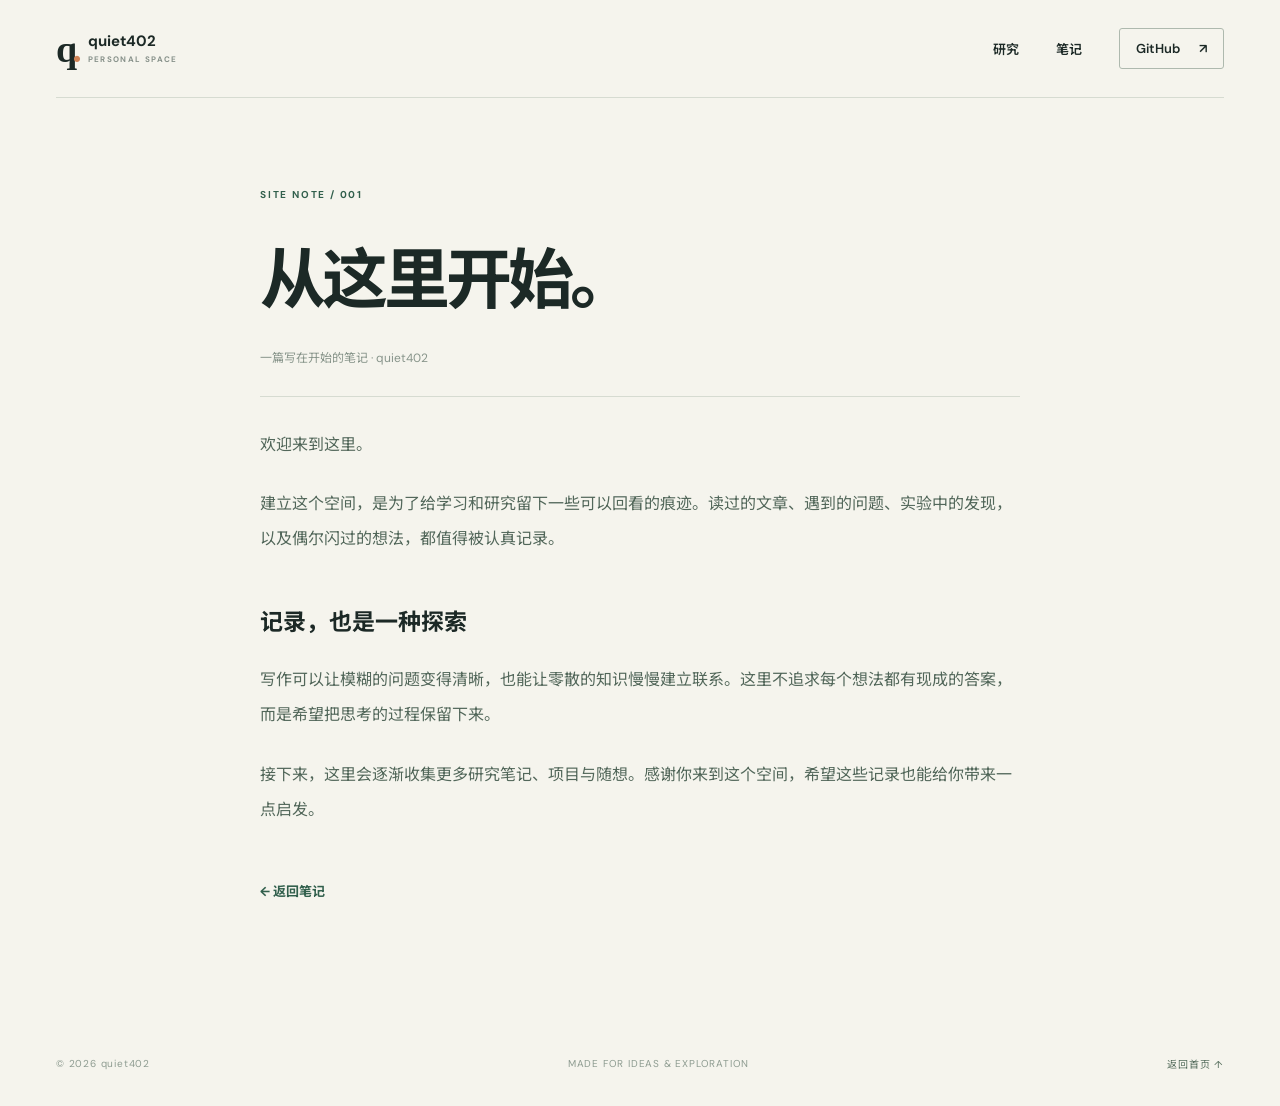
==== posts/hello-world.html @ 3e80e4e3 "Create research homepage and Pages workflow" ====
<!doctype html>
<html lang="zh-CN">
<head><meta charset="UTF-8"><meta name="viewport" content="width=device-width, initial-scale=1"><meta name="description" content="关于这个研究与写作空间。"><meta name="theme-color" content="#f5f4ed"><title>从这里开始 — quiet402</title><link rel="stylesheet" href="../style.css"></head>
<body>
<header class="site-header wrap"><a class="brand" href="../index.html"><span class="brand-mark">q<span>.</span></span><span>quiet402 <small>PERSONAL SPACE</small></span></a><nav aria-label="主导航"><a href="../index.html#research">研究</a><a href="../index.html#notes">笔记</a><a class="nav-contact" href="https://github.com/quiet402">GitHub <span aria-hidden="true">↗</span></a></nav></header>
<main class="article wrap"><p class="section-kicker">SITE NOTE / 001</p><h1>从这里开始。</h1><div class="article-meta">一篇写在开始的笔记 · quiet402</div><div class="article-body"><p>欢迎来到这里。</p><p>建立这个空间，是为了给学习和研究留下一些可以回看的痕迹。读过的文章、遇到的问题、实验中的发现，以及偶尔闪过的想法，都值得被认真记录。</p><h2>记录，也是一种探索</h2><p>写作可以让模糊的问题变得清晰，也能让零散的知识慢慢建立联系。这里不追求每个想法都有现成的答案，而是希望把思考的过程保留下来。</p><p>接下来，这里会逐渐收集更多研究笔记、项目与随想。感谢你来到这个空间，希望这些记录也能给你带来一点启发。</p></div><a class="article-back" href="../index.html#notes">← 返回笔记</a></main>
<footer class="wrap footer"><span>© <span id="year">2026</span> quiet402</span><span>MADE FOR IDEAS & EXPLORATION</span><a href="../index.html">返回首页 ↑</a></footer><script src="../script.js" defer></script>
</body></html>
---- style.css ----
@import url('https://fonts.googleapis.com/css2?family=DM+Sans:wght@400;500;600;700&family=Noto+Sans+SC:wght@400;500;600;700;800&display=swap');
:root{--paper:#f5f4ed;--ink:#1c2926;--muted:#758078;--line:#d6dbd1;--green:#315f4c;--light:#e6eadf;--sans:'DM Sans','Noto Sans SC',system-ui,sans-serif}*{box-sizing:border-box}html{scroll-behavior:smooth}body{margin:0;background:var(--paper);color:var(--ink);font-family:var(--sans);-webkit-font-smoothing:antialiased}a{color:inherit;text-decoration:none}a:focus-visible{outline:3px solid #b57740;outline-offset:5px}.wrap{width:min(1320px,calc(100% - 112px));margin:auto}.skip-link{position:absolute;top:-100px;left:10px;background:var(--ink);color:white;padding:12px;z-index:10}.skip-link:focus{top:10px}.site-header{height:98px;display:flex;align-items:center;justify-content:space-between;border-bottom:1px solid var(--line)}.brand{display:flex;align-items:center;gap:11px;font-weight:700;font-size:15px;line-height:1.1}.brand-mark{font-family:Georgia,serif;font-size:38px;letter-spacing:-5px;line-height:1}.brand-mark span{color:#d08457}.brand small{display:block;margin-top:6px;font-size:8px;letter-spacing:.17em;color:#87918a}.site-header nav{display:flex;gap:37px;align-items:center;font-size:13px;font-weight:600}.site-header nav a:hover,.inline-link:hover,.text-link:hover{color:#ac6a45}.nav-contact{border:1px solid #aeb9ae;border-radius:3px;padding:11px 16px}.nav-contact span{margin-left:16px}.hero{min-height:650px;padding-top:82px;display:grid;grid-template-columns:1fr 1fr;gap:40px;position:relative}.hero-copy{padding:38px 0 80px}.eyebrow,.section-kicker{font-size:10px;letter-spacing:.18em;font-weight:700;color:var(--green)}.dot{display:inline-block;width:7px;height:7px;background:#d18b60;border-radius:50%;margin-right:8px}.hero h1{font-size:clamp(52px,5.2vw,76px);line-height:1.22;letter-spacing:-.065em;margin:31px 0 25px;font-weight:700}.hero h1 span{color:#658473}.hero-intro{font-size:16px;line-height:2;color:#68776e;max-width:410px}.hero-intro strong{color:var(--ink)}.hero-actions{display:flex;align-items:center;gap:30px;margin-top:38px;font-size:13px;font-weight:700}.button{display:inline-flex;align-items:center;justify-content:space-between;gap:45px;padding:17px 20px;border-radius:3px;transition:transform .2s,background .2s}.button:hover{transform:translateY(-2px)}.button-dark{background:var(--ink);color:white}.button-dark:hover{background:var(--green)}.text-link span{margin-left:12px}.hero-art{height:460px;background:#e3e9df;position:relative;overflow:hidden;border:1px solid #dbe2d8}.art-label,.art-bottom{position:absolute;z-index:2;left:25px;right:25px;display:flex;justify-content:space-between;font-size:9px;letter-spacing:.15em;color:#72877a}.art-label{top:24px}.art-label span{color:#91a196}.art-bottom{bottom:22px}.orbit{position:absolute;left:50%;top:50%;border:1px solid #a8bbae;border-radius:50%;transform:translate(-50%,-50%)}.orbit-one{width:210px;height:210px}.orbit-two{width:310px;height:310px}.orbit-three{width:410px;height:410px}.art-center{position:absolute;top:50%;left:50%;transform:translate(-50%,-50%);width:145px;height:145px;border-radius:50%;background:#416d59;color:#eaf0e8;display:flex;flex-direction:column;align-items:center;justify-content:center;gap:8px;font-size:8px;letter-spacing:.2em}.art-center b{font-size:50px;line-height:.8;font-weight:400;color:#d8e7d7}.orb{position:absolute;border-radius:50%}.orb-one{width:21px;height:21px;background:#d1946e;left:calc(50% + 87px);top:calc(50% - 59px)}.orb-two{width:13px;height:13px;background:#668c76;left:calc(50% - 150px);top:calc(50% - 30px)}.orb-three{width:8px;height:8px;background:#d1946e;left:calc(50% + 95px);top:calc(50% + 130px)}.hero-index{position:absolute;bottom:30px;left:0;right:0;display:flex;justify-content:space-between;color:#8e9a90;font-size:9px;letter-spacing:.12em}.section{padding-top:118px;padding-bottom:120px}.section,.section-inner{display:grid;grid-template-columns:1fr 3fr;gap:40px}.section-label{display:flex;flex-direction:column;gap:9px;font-size:10px;letter-spacing:.13em;font-weight:700;color:var(--green)}.section-label span+span{font-size:12px;color:#9ba59c;letter-spacing:.05em;font-weight:400}.section-content h2{font-size:clamp(32px,3vw,44px);letter-spacing:-.05em;line-height:1.3;margin:16px 0 27px}.about{border-top:1px solid var(--line)}.about-grid{display:grid;grid-template-columns:1fr 1fr;gap:65px;max-width:840px}.about-grid p{margin:0;line-height:2}.lead{font-size:18px;font-weight:500}.muted,.section-heading>p{color:#78877e;font-size:14px}.inline-link{display:inline-block;margin-top:37px;padding-bottom:8px;border-bottom:1px solid #7c9484;font-weight:700;font-size:13px}.inline-link span{margin-left:15px}.research{display:block;background:#e9ede5}.section-inner{padding:0}.section-heading{display:flex;align-items:end;justify-content:space-between;gap:30px;margin-bottom:36px}.section-heading h2{margin-bottom:0}.section-heading>p{margin:0 0 7px}.research-list{border-top:1px solid #cad5ca}.research-item{display:grid;grid-template-columns:55px 1fr auto 25px;align-items:center;gap:20px;padding:28px 0;border-bottom:1px solid #cad5ca}.research-item h3,.note-card h3{font-size:19px;margin:0 0 9px}.research-item p,.note-card p{font-size:13px;color:#7c8b80;margin:0;line-height:1.7}.item-number,.item-tag{font-size:10px;letter-spacing:.1em;color:#849689}.item-tag{padding:8px 10px;border:1px solid #c6d3c7;border-radius:20px}.item-arrow{font-size:20px;color:#6e8977}a.research-item:hover h3{text-decoration:underline}.note-card{display:grid;grid-template-columns:1fr auto;background:#fdfdf9;border:1px solid #e1e5db;padding:32px;min-height:235px;transition:transform .2s,border-color .2s}.note-card:hover{transform:translateY(-4px);border-color:#a9bbad}.note-category{display:block;color:#738d79;font-size:10px;font-weight:700;letter-spacing:.12em;margin-bottom:25px}.note-category span{padding:0 5px;color:#d49269}.note-card h3{font-size:23px}.note-arrow{font-size:27px;color:#668574}.note-footer{grid-column:1/-1;align-self:end;display:flex;justify-content:space-between;border-top:1px solid #e6eae2;padding-top:18px;margin-top:30px;color:#87948a;font-size:11px}.closing{background:#284d3d;color:#f5f6ef}.closing-inner{padding:76px 0 82px;display:flex;justify-content:space-between;align-items:end;gap:30px}.closing .section-kicker{color:#b7cdb9}.closing h2{font-size:clamp(29px,3vw,42px);line-height:1.45;letter-spacing:-.04em;margin:22px 0 0}.closing h2 span{color:#a6c2ae}.button-light{background:#edf1e8;color:#264b3b;font-size:13px;font-weight:700}.button-light:hover{background:white}.footer{min-height:85px;display:flex;align-items:center;justify-content:space-between;gap:20px;color:#8d9b90;font-size:10px;letter-spacing:.08em}.footer a{color:#546c5c}.article{max-width:760px;margin:90px auto 120px}.article .section-kicker{margin-bottom:25px}.article h1{font-size:clamp(42px,7vw,66px);letter-spacing:-.06em;margin:0 0 25px}.article-meta{border-bottom:1px solid var(--line);padding-bottom:30px;font-size:12px;color:#87948a}.article-body{padding-top:30px;font-size:16px;line-height:2.2;color:#52675a}.article-body p{margin:0 0 24px}.article-body h2{margin:40px 0 15px;color:var(--ink);font-size:23px}.article-back{display:inline-block;margin-top:30px;color:var(--green);font-size:13px;font-weight:700}
@media(max-width:800px){.wrap{width:calc(100% - 40px)}.site-header{height:78px}.site-header nav{gap:16px;font-size:12px}.nav-contact{padding:9px}.nav-contact span{margin-left:4px}.hero{display:flex;flex-direction:column;gap:0;padding-top:40px;min-height:auto}.hero-copy{padding:15px 0 45px}.hero h1{font-size:54px}.hero-art{height:360px}.hero-index{position:static;padding:23px 0 30px}.section{padding-top:75px;padding-bottom:80px}.section,.section-inner{grid-template-columns:1fr;gap:28px}.section-label{flex-direction:row;align-items:center;gap:16px}.about-grid{gap:20px}.section-heading{align-items:start;flex-direction:column;gap:10px}.research-item{grid-template-columns:30px 1fr auto;gap:12px}.item-tag{display:none}.closing-inner{padding:60px 0;align-items:start;flex-direction:column}.footer{flex-wrap:wrap;padding:24px 0}.article{margin:65px auto 90px}}
@media(max-width:460px){.brand small{display:none}.brand{font-size:13px}.brand-mark{font-size:32px}.site-header nav{gap:12px}.nav-contact{border:0;padding:0}.nav-contact span{display:none}.hero h1{font-size:46px}.hero-art{height:310px}.orbit-three{width:320px;height:320px}.orbit-two{width:250px;height:250px}.orbit-one{width:180px;height:180px}.about-grid{grid-template-columns:1fr}.hero-index span:first-child{font-size:8px}.note-card{padding:24px}.footer span:nth-child(2){display:none}}
@media(prefers-reduced-motion:reduce){html{scroll-behavior:auto}*,*::before,*::after{transition:none!important}}
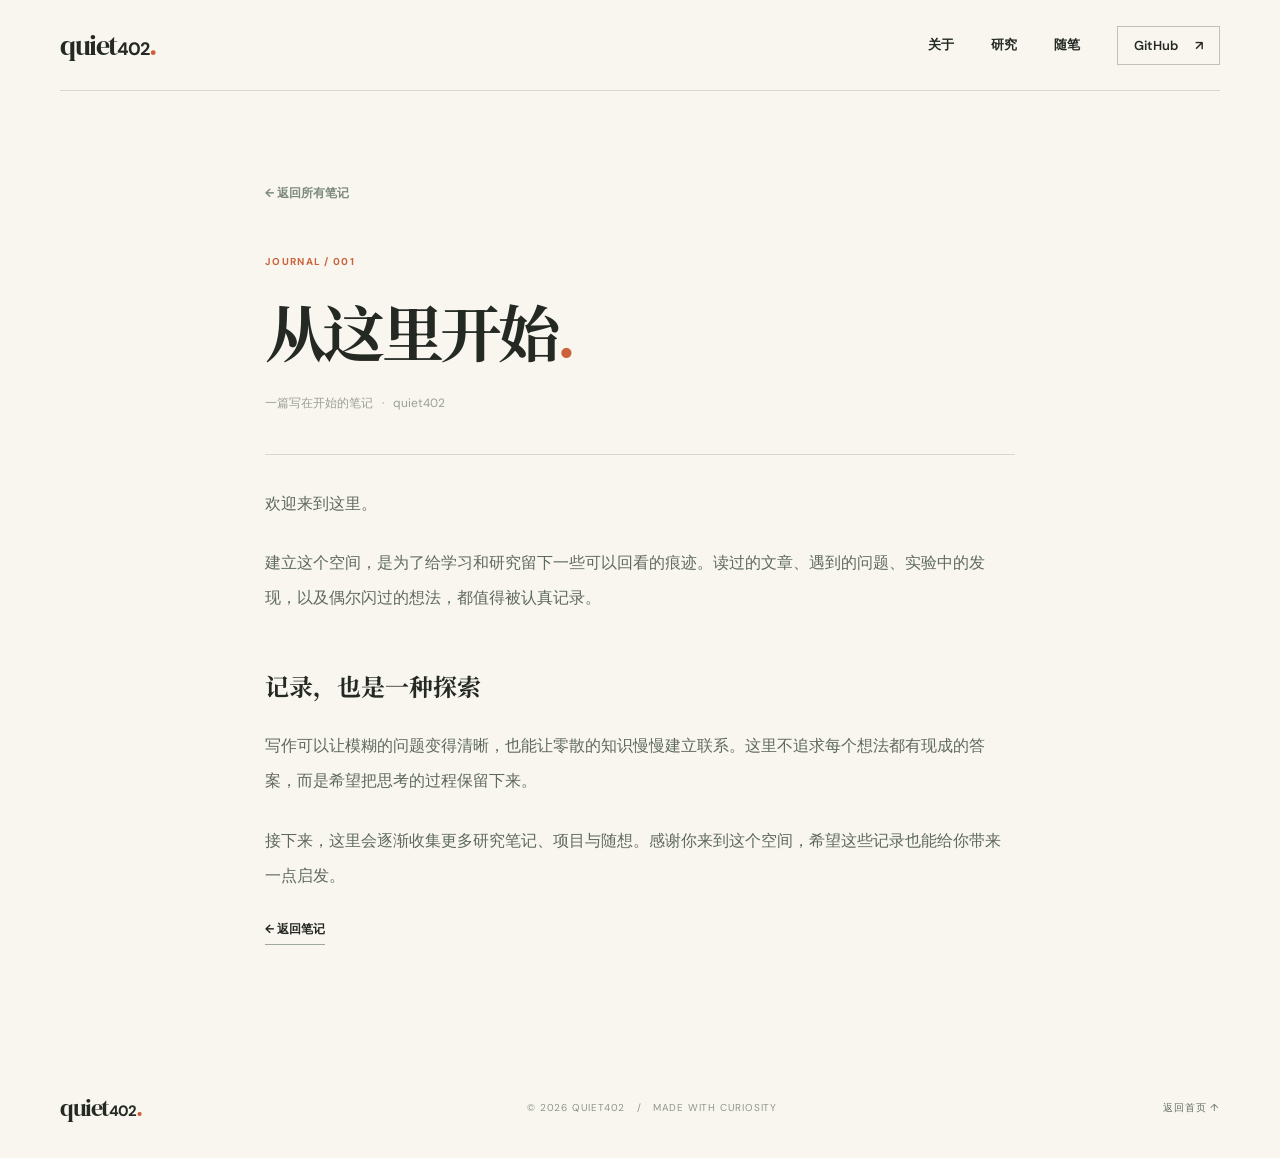
==== commit b5f93b94: "Redesign homepage as editorial journal" ====
--- a/posts/hello-world.html
+++ b/posts/hello-world.html
@@ -1,8 +1,9 @@
 <!doctype html>
 <html lang="zh-CN">
-<head><meta charset="UTF-8"><meta name="viewport" content="width=device-width, initial-scale=1"><meta name="description" content="关于这个研究与写作空间。"><meta name="theme-color" content="#f5f4ed"><title>从这里开始 — quiet402</title><link rel="stylesheet" href="../style.css"></head>
+<head><meta charset="utf-8"><meta name="viewport" content="width=device-width,initial-scale=1"><meta name="description" content="关于这个研究与写作空间。"><meta name="theme-color" content="#f8f6ef"><title>从这里开始 — quiet402</title><link rel="stylesheet" href="../style.css"><script src="../script.js" defer></script></head>
 <body>
-<header class="site-header wrap"><a class="brand" href="../index.html"><span class="brand-mark">q<span>.</span></span><span>quiet402 <small>PERSONAL SPACE</small></span></a><nav aria-label="主导航"><a href="../index.html#research">研究</a><a href="../index.html#notes">笔记</a><a class="nav-contact" href="https://github.com/quiet402">GitHub <span aria-hidden="true">↗</span></a></nav></header>
-<main class="article wrap"><p class="section-kicker">SITE NOTE / 001</p><h1>从这里开始。</h1><div class="article-meta">一篇写在开始的笔记 · quiet402</div><div class="article-body"><p>欢迎来到这里。</p><p>建立这个空间，是为了给学习和研究留下一些可以回看的痕迹。读过的文章、遇到的问题、实验中的发现，以及偶尔闪过的想法，都值得被认真记录。</p><h2>记录，也是一种探索</h2><p>写作可以让模糊的问题变得清晰，也能让零散的知识慢慢建立联系。这里不追求每个想法都有现成的答案，而是希望把思考的过程保留下来。</p><p>接下来，这里会逐渐收集更多研究笔记、项目与随想。感谢你来到这个空间，希望这些记录也能给你带来一点启发。</p></div><a class="article-back" href="../index.html#notes">← 返回笔记</a></main>
-<footer class="wrap footer"><span>© <span id="year">2026</span> quiet402</span><span>MADE FOR IDEAS & EXPLORATION</span><a href="../index.html">返回首页 ↑</a></footer><script src="../script.js" defer></script>
+<a class="skip-link" href="#main">跳至正文</a>
+<header class="site-header wrap"><a class="wordmark" href="../index.html" aria-label="quiet402 首页">quiet<span>402</span><i>.</i></a><nav class="navigation" aria-label="主导航"><a href="../index.html#about">关于</a><a href="../index.html#research">研究</a><a href="../index.html#notes">随笔</a><a class="nav-github" href="https://github.com/quiet402">GitHub <span aria-hidden="true">↗</span></a></nav></header>
+<main class="article-wrap wrap" id="main"><a class="article-back" href="../index.html#notes">← 返回所有笔记</a><article><header class="article-header"><p class="section-kicker">JOURNAL / 001</p><h1>从这里开始<span class="period">.</span></h1><p class="article-meta">一篇写在开始的笔记 &nbsp; · &nbsp; quiet402</p></header><div class="article-body"><p>欢迎来到这里。</p><p>建立这个空间，是为了给学习和研究留下一些可以回看的痕迹。读过的文章、遇到的问题、实验中的发现，以及偶尔闪过的想法，都值得被认真记录。</p><h2>记录，也是一种探索</h2><p>写作可以让模糊的问题变得清晰，也能让零散的知识慢慢建立联系。这里不追求每个想法都有现成的答案，而是希望把思考的过程保留下来。</p><p>接下来，这里会逐渐收集更多研究笔记、项目与随想。感谢你来到这个空间，希望这些记录也能给你带来一点启发。</p></div></article><a class="underlined-link" href="../index.html#notes">← 返回笔记</a></main>
+<footer class="footer wrap"><a class="wordmark footer-brand" href="../index.html">quiet<span>402</span><i>.</i></a><span>© <span id="year">2026</span> QUIET402 &nbsp; / &nbsp; MADE WITH CURIOSITY</span><a href="../index.html">返回首页 ↑</a></footer>
 </body></html>
--- a/style.css
+++ b/style.css
@@ -1,5 +1,5 @@
-@import url('https://fonts.googleapis.com/css2?family=DM+Sans:wght@400;500;600;700&family=Noto+Sans+SC:wght@400;500;600;700;800&display=swap');
-:root{--paper:#f5f4ed;--ink:#1c2926;--muted:#758078;--line:#d6dbd1;--green:#315f4c;--light:#e6eadf;--sans:'DM Sans','Noto Sans SC',system-ui,sans-serif}*{box-sizing:border-box}html{scroll-behavior:smooth}body{margin:0;background:var(--paper);color:var(--ink);font-family:var(--sans);-webkit-font-smoothing:antialiased}a{color:inherit;text-decoration:none}a:focus-visible{outline:3px solid #b57740;outline-offset:5px}.wrap{width:min(1320px,calc(100% - 112px));margin:auto}.skip-link{position:absolute;top:-100px;left:10px;background:var(--ink);color:white;padding:12px;z-index:10}.skip-link:focus{top:10px}.site-header{height:98px;display:flex;align-items:center;justify-content:space-between;border-bottom:1px solid var(--line)}.brand{display:flex;align-items:center;gap:11px;font-weight:700;font-size:15px;line-height:1.1}.brand-mark{font-family:Georgia,serif;font-size:38px;letter-spacing:-5px;line-height:1}.brand-mark span{color:#d08457}.brand small{display:block;margin-top:6px;font-size:8px;letter-spacing:.17em;color:#87918a}.site-header nav{display:flex;gap:37px;align-items:center;font-size:13px;font-weight:600}.site-header nav a:hover,.inline-link:hover,.text-link:hover{color:#ac6a45}.nav-contact{border:1px solid #aeb9ae;border-radius:3px;padding:11px 16px}.nav-contact span{margin-left:16px}.hero{min-height:650px;padding-top:82px;display:grid;grid-template-columns:1fr 1fr;gap:40px;position:relative}.hero-copy{padding:38px 0 80px}.eyebrow,.section-kicker{font-size:10px;letter-spacing:.18em;font-weight:700;color:var(--green)}.dot{display:inline-block;width:7px;height:7px;background:#d18b60;border-radius:50%;margin-right:8px}.hero h1{font-size:clamp(52px,5.2vw,76px);line-height:1.22;letter-spacing:-.065em;margin:31px 0 25px;font-weight:700}.hero h1 span{color:#658473}.hero-intro{font-size:16px;line-height:2;color:#68776e;max-width:410px}.hero-intro strong{color:var(--ink)}.hero-actions{display:flex;align-items:center;gap:30px;margin-top:38px;font-size:13px;font-weight:700}.button{display:inline-flex;align-items:center;justify-content:space-between;gap:45px;padding:17px 20px;border-radius:3px;transition:transform .2s,background .2s}.button:hover{transform:translateY(-2px)}.button-dark{background:var(--ink);color:white}.button-dark:hover{background:var(--green)}.text-link span{margin-left:12px}.hero-art{height:460px;background:#e3e9df;position:relative;overflow:hidden;border:1px solid #dbe2d8}.art-label,.art-bottom{position:absolute;z-index:2;left:25px;right:25px;display:flex;justify-content:space-between;font-size:9px;letter-spacing:.15em;color:#72877a}.art-label{top:24px}.art-label span{color:#91a196}.art-bottom{bottom:22px}.orbit{position:absolute;left:50%;top:50%;border:1px solid #a8bbae;border-radius:50%;transform:translate(-50%,-50%)}.orbit-one{width:210px;height:210px}.orbit-two{width:310px;height:310px}.orbit-three{width:410px;height:410px}.art-center{position:absolute;top:50%;left:50%;transform:translate(-50%,-50%);width:145px;height:145px;border-radius:50%;background:#416d59;color:#eaf0e8;display:flex;flex-direction:column;align-items:center;justify-content:center;gap:8px;font-size:8px;letter-spacing:.2em}.art-center b{font-size:50px;line-height:.8;font-weight:400;color:#d8e7d7}.orb{position:absolute;border-radius:50%}.orb-one{width:21px;height:21px;background:#d1946e;left:calc(50% + 87px);top:calc(50% - 59px)}.orb-two{width:13px;height:13px;background:#668c76;left:calc(50% - 150px);top:calc(50% - 30px)}.orb-three{width:8px;height:8px;background:#d1946e;left:calc(50% + 95px);top:calc(50% + 130px)}.hero-index{position:absolute;bottom:30px;left:0;right:0;display:flex;justify-content:space-between;color:#8e9a90;font-size:9px;letter-spacing:.12em}.section{padding-top:118px;padding-bottom:120px}.section,.section-inner{display:grid;grid-template-columns:1fr 3fr;gap:40px}.section-label{display:flex;flex-direction:column;gap:9px;font-size:10px;letter-spacing:.13em;font-weight:700;color:var(--green)}.section-label span+span{font-size:12px;color:#9ba59c;letter-spacing:.05em;font-weight:400}.section-content h2{font-size:clamp(32px,3vw,44px);letter-spacing:-.05em;line-height:1.3;margin:16px 0 27px}.about{border-top:1px solid var(--line)}.about-grid{display:grid;grid-template-columns:1fr 1fr;gap:65px;max-width:840px}.about-grid p{margin:0;line-height:2}.lead{font-size:18px;font-weight:500}.muted,.section-heading>p{color:#78877e;font-size:14px}.inline-link{display:inline-block;margin-top:37px;padding-bottom:8px;border-bottom:1px solid #7c9484;font-weight:700;font-size:13px}.inline-link span{margin-left:15px}.research{display:block;background:#e9ede5}.section-inner{padding:0}.section-heading{display:flex;align-items:end;justify-content:space-between;gap:30px;margin-bottom:36px}.section-heading h2{margin-bottom:0}.section-heading>p{margin:0 0 7px}.research-list{border-top:1px solid #cad5ca}.research-item{display:grid;grid-template-columns:55px 1fr auto 25px;align-items:center;gap:20px;padding:28px 0;border-bottom:1px solid #cad5ca}.research-item h3,.note-card h3{font-size:19px;margin:0 0 9px}.research-item p,.note-card p{font-size:13px;color:#7c8b80;margin:0;line-height:1.7}.item-number,.item-tag{font-size:10px;letter-spacing:.1em;color:#849689}.item-tag{padding:8px 10px;border:1px solid #c6d3c7;border-radius:20px}.item-arrow{font-size:20px;color:#6e8977}a.research-item:hover h3{text-decoration:underline}.note-card{display:grid;grid-template-columns:1fr auto;background:#fdfdf9;border:1px solid #e1e5db;padding:32px;min-height:235px;transition:transform .2s,border-color .2s}.note-card:hover{transform:translateY(-4px);border-color:#a9bbad}.note-category{display:block;color:#738d79;font-size:10px;font-weight:700;letter-spacing:.12em;margin-bottom:25px}.note-category span{padding:0 5px;color:#d49269}.note-card h3{font-size:23px}.note-arrow{font-size:27px;color:#668574}.note-footer{grid-column:1/-1;align-self:end;display:flex;justify-content:space-between;border-top:1px solid #e6eae2;padding-top:18px;margin-top:30px;color:#87948a;font-size:11px}.closing{background:#284d3d;color:#f5f6ef}.closing-inner{padding:76px 0 82px;display:flex;justify-content:space-between;align-items:end;gap:30px}.closing .section-kicker{color:#b7cdb9}.closing h2{font-size:clamp(29px,3vw,42px);line-height:1.45;letter-spacing:-.04em;margin:22px 0 0}.closing h2 span{color:#a6c2ae}.button-light{background:#edf1e8;color:#264b3b;font-size:13px;font-weight:700}.button-light:hover{background:white}.footer{min-height:85px;display:flex;align-items:center;justify-content:space-between;gap:20px;color:#8d9b90;font-size:10px;letter-spacing:.08em}.footer a{color:#546c5c}.article{max-width:760px;margin:90px auto 120px}.article .section-kicker{margin-bottom:25px}.article h1{font-size:clamp(42px,7vw,66px);letter-spacing:-.06em;margin:0 0 25px}.article-meta{border-bottom:1px solid var(--line);padding-bottom:30px;font-size:12px;color:#87948a}.article-body{padding-top:30px;font-size:16px;line-height:2.2;color:#52675a}.article-body p{margin:0 0 24px}.article-body h2{margin:40px 0 15px;color:var(--ink);font-size:23px}.article-back{display:inline-block;margin-top:30px;color:var(--green);font-size:13px;font-weight:700}
-@media(max-width:800px){.wrap{width:calc(100% - 40px)}.site-header{height:78px}.site-header nav{gap:16px;font-size:12px}.nav-contact{padding:9px}.nav-contact span{margin-left:4px}.hero{display:flex;flex-direction:column;gap:0;padding-top:40px;min-height:auto}.hero-copy{padding:15px 0 45px}.hero h1{font-size:54px}.hero-art{height:360px}.hero-index{position:static;padding:23px 0 30px}.section{padding-top:75px;padding-bottom:80px}.section,.section-inner{grid-template-columns:1fr;gap:28px}.section-label{flex-direction:row;align-items:center;gap:16px}.about-grid{gap:20px}.section-heading{align-items:start;flex-direction:column;gap:10px}.research-item{grid-template-columns:30px 1fr auto;gap:12px}.item-tag{display:none}.closing-inner{padding:60px 0;align-items:start;flex-direction:column}.footer{flex-wrap:wrap;padding:24px 0}.article{margin:65px auto 90px}}
-@media(max-width:460px){.brand small{display:none}.brand{font-size:13px}.brand-mark{font-size:32px}.site-header nav{gap:12px}.nav-contact{border:0;padding:0}.nav-contact span{display:none}.hero h1{font-size:46px}.hero-art{height:310px}.orbit-three{width:320px;height:320px}.orbit-two{width:250px;height:250px}.orbit-one{width:180px;height:180px}.about-grid{grid-template-columns:1fr}.hero-index span:first-child{font-size:8px}.note-card{padding:24px}.footer span:nth-child(2){display:none}}
+@import url('https://fonts.googleapis.com/css2?family=DM+Sans:wght@400;500;600;700&family=DM+Serif+Display:ital@0;1&family=Noto+Serif+SC:wght@400;500;600;700&display=swap');
+:root{--paper:#f8f6ef;--ink:#242923;--muted:#85887b;--line:#d8d7cb;--orange:#cc623b;--sage:#e9ebe0;--serif:'Noto Serif SC','Songti SC',SimSun,serif;--sans:'DM Sans',-apple-system,BlinkMacSystemFont,'Microsoft YaHei',sans-serif;--display:'DM Serif Display',Georgia,serif}*{box-sizing:border-box}html{scroll-behavior:smooth}body{margin:0;background:var(--paper);color:var(--ink);font-family:var(--sans);-webkit-font-smoothing:antialiased}a{color:inherit;text-decoration:none}a:focus-visible{outline:2px solid var(--orange);outline-offset:5px}.wrap{width:min(1280px,calc(100% - 120px));margin-inline:auto}.skip-link{position:absolute;top:-80px;left:12px;z-index:10;background:var(--ink);color:white;padding:12px}.skip-link:focus{top:12px}.site-header{height:91px;display:flex;justify-content:space-between;align-items:center;border-bottom:1px solid var(--line)}.wordmark{font-family:var(--display);font-size:28px;letter-spacing:-1.5px}.wordmark span{font-family:var(--sans);font-size:18px;font-weight:700;letter-spacing:-1px}.wordmark i{font-style:normal;color:var(--orange)}.navigation{display:flex;align-items:center;gap:37px;font-size:13px;font-weight:600}.navigation a:not(.nav-github):hover{color:var(--orange)}.nav-github{border:1px solid #bfc2b5;padding:10px 16px}.nav-github span{margin-left:14px}.nav-github:hover{background:var(--ink);border-color:var(--ink);color:#fff}.hero{display:grid;grid-template-columns:1.06fr .94fr;gap:70px;align-items:center;padding-top:65px;padding-bottom:67px}.hero-main{min-height:492px;display:flex;flex-direction:column;align-items:flex-start}.hero-overline,.section-kicker,.block-number,.section-marker,.note-meta,.cover-top,.cover-bottom,.note-art-label,.note-art-bottom,.closing-label{font-size:10px;font-weight:700;letter-spacing:.13em}.hero-overline{display:flex;align-items:center;gap:10px;color:#6e7569}.status-dot{width:7px;height:7px;border-radius:50%;background:var(--orange)}.overline-line{width:25px;height:1px;background:#b9beb0}.hero h1,.intro-content h2,.section-heading h2,.closing h2{font-family:var(--serif);font-weight:600;letter-spacing:-.07em}.hero h1{font-size:clamp(50px,5.4vw,77px);line-height:1.35;margin:48px 0 23px}.hero h1 em,.intro-content h2 em,.closing h2 em{font-style:normal;color:var(--orange)}.hero-description{max-width:420px;color:#6e756a;font-size:15px;line-height:2.1;margin:0}.hero-links{display:flex;align-items:center;gap:29px;margin-top:34px}.button{background:var(--ink);color:white;padding:16px 19px;min-width:137px;display:flex;justify-content:space-between;align-items:center;gap:20px;font-size:12px;font-weight:700;transition:background .2s}.button:hover{background:var(--orange)}.underlined-link{font-size:12px;font-weight:700;border-bottom:1px solid #a0a89a;padding-bottom:7px}.underlined-link span{margin-left:13px}.underlined-link:hover{color:var(--orange);border-color:var(--orange)}.hero-signature{width:100%;margin-top:auto;padding-top:40px;display:flex;justify-content:space-between;color:#9a9d90;font-size:9px;font-weight:600;letter-spacing:.12em}.hero-cover{min-height:492px;background:#d9a78c;color:#252b24;position:relative;padding:26px 28px;display:flex;flex-direction:column;justify-content:space-between;overflow:hidden}.hero-cover:before{content:'';position:absolute;inset:10px;border:1px solid rgba(48,53,43,.28);pointer-events:none}.cover-top,.cover-bottom{position:relative;z-index:1;display:flex;justify-content:space-between;line-height:1.55}.cover-top span:last-child,.cover-bottom span:last-child{text-align:right}.cover-art{position:absolute;inset:0;display:grid;place-items:center}.cover-disc{width:290px;aspect-ratio:1;border-radius:50%;background:#344b3c;position:relative;display:grid;place-items:center}.disc-ring{position:absolute;border:1px solid rgba(236,234,210,.35);border-radius:50%}.ring-one{inset:23px}.ring-two{inset:46px}.disc-star{font-size:117px;color:#e8d8b7;line-height:1;font-family:Georgia,serif;font-weight:400}.cover-handwriting{position:absolute;right:9%;bottom:19%;color:#f7e9d5;font:italic 28px/.95 var(--display);transform:rotate(-8deg)}.ticker{background:#e9ebe0;border-block:1px solid #d9ddcf}.ticker-inner{min-height:60px;display:flex;align-items:center;justify-content:space-between;gap:18px;color:#707c6b;font-size:10px;font-weight:700;letter-spacing:.16em}.ticker-inner i{color:#ce754f;font-style:normal;font-size:15px}.intro-section,.notes-section,.research-inner{display:grid;grid-template-columns:1fr 3.2fr;gap:50px}.intro-section,.notes-section{padding-top:123px;padding-bottom:126px}.section-marker{display:flex;flex-direction:column;gap:9px;color:#778071}.section-marker span:last-child{font-size:12px;font-weight:400;letter-spacing:0;color:#a1a69a}.section-kicker{color:var(--orange);margin:0 0 19px}.section-kicker span{font-size:16px}.intro-content h2{font-size:clamp(36px,4vw,52px);line-height:1.5;margin:0}.intro-content{display:grid;grid-template-columns:1fr 1fr;gap:0 70px}.intro-content .section-kicker{grid-column:1/-1}.intro-copy{color:#72796e;font-size:14px;line-height:2.1}.intro-copy p:first-child{color:#343d32;font-size:16px;font-weight:600;margin-top:0}.intro-copy .underlined-link{display:inline-block;color:var(--ink);margin-top:15px}.research-section{background:var(--sage);padding:105px 0 115px}.section-heading{display:flex;align-items:flex-end;justify-content:space-between;gap:25px;margin-bottom:44px}.section-heading h2{font-size:clamp(33px,3.4vw,46px);margin:0;line-height:1.35}.period{color:var(--orange)}.section-heading>p{font-size:13px;line-height:1.9;color:#8a9185;margin:0}.research-grid{display:grid;grid-template-columns:repeat(3,1fr);border-top:1px solid #cbd2c4;border-bottom:1px solid #cbd2c4}.research-block{padding:26px 29px 31px 0;min-height:274px;position:relative}.research-block+.research-block{padding-left:29px;border-left:1px solid #cbd2c4}.block-number{color:#828e7d}.block-symbol{height:100px;display:flex;align-items:center;font-size:47px;color:#bb724c}.outline-symbol{font-size:78px;font-family:Georgia,serif;color:#758a76}.arrow-symbol{font-size:43px;color:#566d5a}.research-block h3{font-family:var(--serif);font-size:18px;margin:0 0 12px}.research-block p{font-size:12px;color:#808a7b;line-height:1.9;margin:0}.block-cta{display:inline-block;margin-top:16px;font-size:11px;font-weight:700;border-bottom:1px solid #9cac9a;padding-bottom:4px}.research-link:hover h3{color:var(--orange)}.featured-note{display:grid;grid-template-columns:1fr 1fr;border:1px solid var(--line);min-height:328px;transition:border-color .2s}.featured-note:hover{border-color:var(--orange)}.note-art{position:relative;overflow:hidden;background:#d5ddcc;min-height:328px;padding:27px;display:flex;flex-direction:column;justify-content:space-between;color:#344d3c}.note-art:after{content:'';position:absolute;width:230px;height:230px;border:1px solid #a4b8a1;border-radius:50%;right:-15px;bottom:-58px;box-shadow:0 0 0 24px #d5ddcc,0 0 0 25px #a4b8a1,0 0 0 49px #d5ddcc,0 0 0 50px #a4b8a1}.note-art-title{font:normal 58px/.9 var(--display);letter-spacing:-.04em;position:relative;z-index:1}.note-art-title em{color:#bd6c4a;font-weight:400}.note-art-mark{position:absolute;top:66px;right:48px;font-size:45px;color:#be704d}.note-art-bottom{position:relative;z-index:1}.note-info{padding:29px 33px;display:flex;flex-direction:column;justify-content:space-between}.note-meta{display:flex;justify-content:space-between;color:#a0a499}.note-meta span:first-child{color:#b46a49}.note-title h3{font-family:var(--serif);font-size:27px;margin:0 0 14px}.note-title p{font-size:13px;color:#858b7f;line-height:1.9;margin:0}.read-more{font-size:12px;font-weight:700}.read-more span{margin-left:12px;color:var(--orange)}.notes-footnote{font-size:12px;color:#969d90;margin:23px 0 0}.notes-footnote span{color:var(--orange);font-size:16px;margin-right:7px}.closing{background:#303e32;color:#f5f2e7}.closing-inner{display:flex;justify-content:space-between;align-items:flex-end;padding-top:76px;padding-bottom:82px}.closing-label{color:#aabca7}.closing h2{font-size:clamp(34px,3.5vw,48px);line-height:1.45;margin:20px 0}.closing h2 em{color:#dfae91}.closing-inner>div>p:last-child{color:#b5c1b1;font-size:13px}.closing-link{border-bottom:1px solid #95a790;padding:0 0 11px;font-size:10px;letter-spacing:.12em;font-weight:700}.closing-link span{margin-left:35px;font-size:16px}.footer{min-height:100px;display:flex;align-items:center;justify-content:space-between;gap:20px;color:#8f968a;font-size:10px;letter-spacing:.08em}.footer-brand{font-size:24px;color:var(--ink)}.footer-brand span{font-size:15px}.footer>a:last-child{color:#657063}.article-wrap{max-width:750px;margin:90px auto 120px}.article-back{display:inline-block;color:#7c897b;font-size:12px;font-weight:700;margin-bottom:53px}.article-back:hover{color:var(--orange)}.article-header{border-bottom:1px solid var(--line);padding-bottom:30px}.article-header h1{font-family:var(--serif);font-size:clamp(40px,6vw,62px);letter-spacing:-.06em;line-height:1.4;margin:20px 0}.article-meta{font-size:12px;color:#9a9f93}.article-body{padding-top:31px;font-size:16px;line-height:2.2;color:#5f6a5c}.article-body p{margin:0 0 24px}.article-body h2{font-family:var(--serif);margin:45px 0 15px;color:var(--ink);font-size:24px}
+@media(max-width:850px){.wrap{width:calc(100% - 48px)}.site-header{height:76px}.navigation{gap:20px}.hero{grid-template-columns:1fr;gap:35px;padding-top:55px}.hero-main{min-height:auto}.hero h1{margin-top:38px}.hero-signature{padding-top:54px}.hero-cover{min-height:440px}.intro-section,.notes-section,.research-inner{grid-template-columns:1fr;gap:36px}.section-marker{flex-direction:row;align-items:center;gap:18px}.intro-section,.notes-section{padding-top:85px;padding-bottom:90px}.research-section{padding:85px 0}.ticker-inner{overflow:hidden;white-space:nowrap}.ticker-inner span:last-child,.ticker-inner i:last-of-type{display:none}.article-wrap{margin:70px auto 90px}}
+@media(max-width:550px){.wrap{width:calc(100% - 36px)}.wordmark{font-size:24px}.navigation{gap:14px;font-size:12px}.nav-github{border:0;padding:0}.nav-github span{margin-left:2px}.hero{padding-top:40px;padding-bottom:35px}.hero h1{font-size:43px}.hero-description{font-size:14px}.hero-overline{font-size:9px}.hero-cover{min-height:350px}.cover-disc{width:225px}.disc-star{font-size:90px}.cover-handwriting{font-size:22px}.hero-signature{font-size:8px}.ticker-inner{font-size:8px;gap:10px}.ticker-inner span:nth-of-type(4),.ticker-inner i:nth-of-type(4){display:none}.intro-content{display:block}.intro-content h2{font-size:36px;margin-bottom:28px}.section-heading{display:block}.section-heading>p{margin-top:15px}.research-grid{grid-template-columns:1fr}.research-block,.research-block+.research-block{padding:22px 0;min-height:0;border-left:0}.research-block+.research-block{border-top:1px solid #cbd2c4}.block-symbol{height:65px;font-size:36px}.outline-symbol{font-size:56px}.featured-note{grid-template-columns:1fr}.note-art{min-height:260px}.note-info{min-height:240px;padding:25px}.closing-inner{align-items:flex-start;flex-direction:column;gap:30px}.footer{padding:25px 0;flex-wrap:wrap}.footer>span{order:3;width:100%;font-size:9px}.article-wrap{margin:55px auto 75px}}
 @media(prefers-reduced-motion:reduce){html{scroll-behavior:auto}*,*::before,*::after{transition:none!important}}
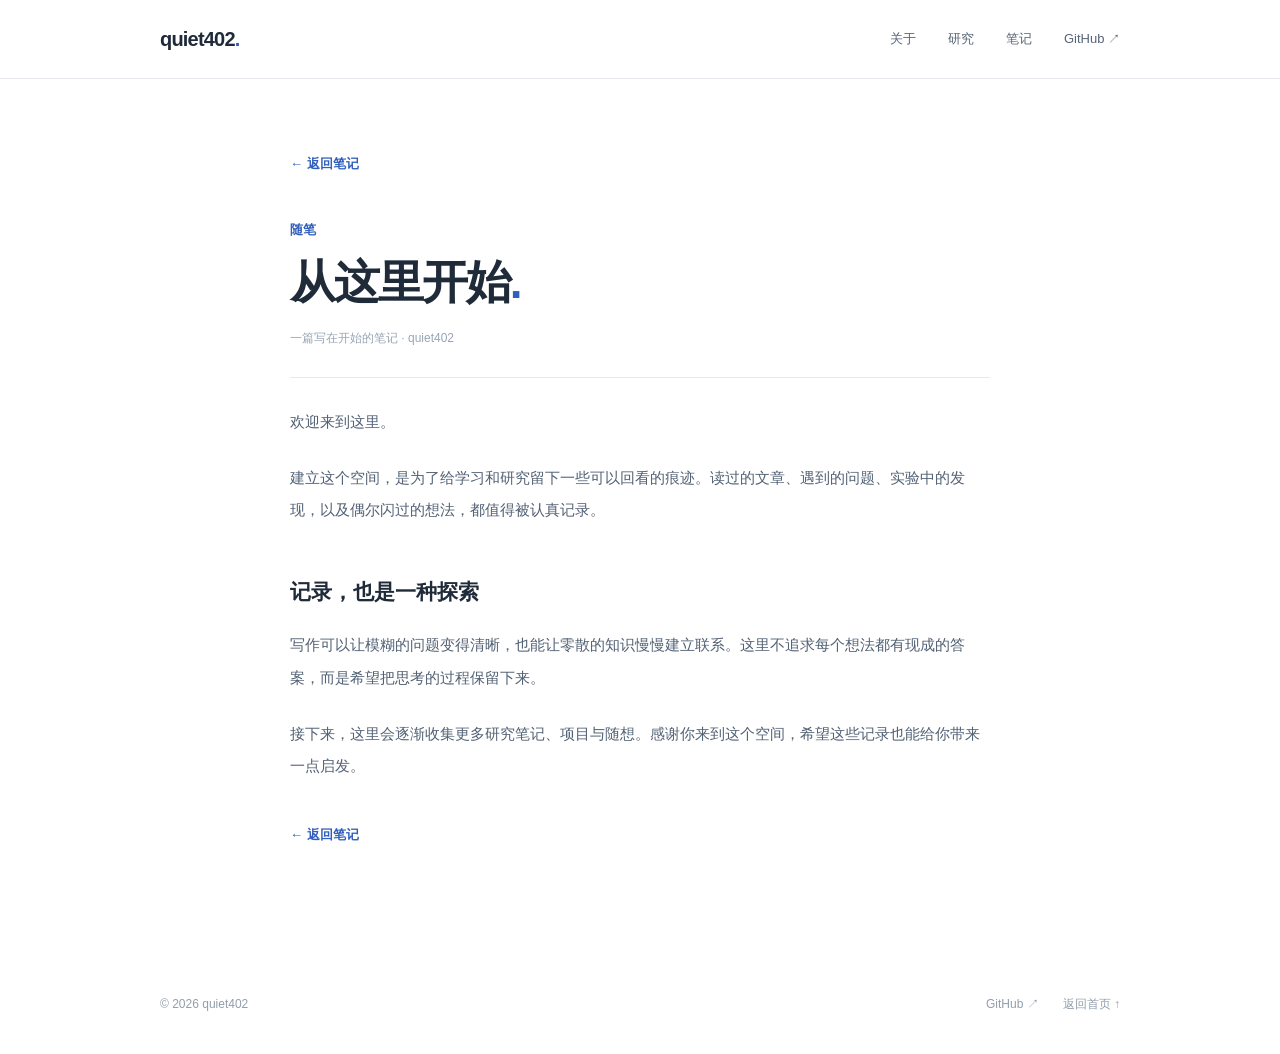
==== commit d687b45a: "Simplify personal homepage design" ====
--- a/posts/hello-world.html
+++ b/posts/hello-world.html
@@ -1,9 +1,34 @@
 <!doctype html>
 <html lang="zh-CN">
-<head><meta charset="utf-8"><meta name="viewport" content="width=device-width,initial-scale=1"><meta name="description" content="关于这个研究与写作空间。"><meta name="theme-color" content="#f8f6ef"><title>从这里开始 — quiet402</title><link rel="stylesheet" href="../style.css"><script src="../script.js" defer></script></head>
+<head>
+  <meta charset="utf-8">
+  <meta name="viewport" content="width=device-width, initial-scale=1">
+  <meta name="description" content="关于这个研究与写作空间。">
+  <meta name="theme-color" content="#ffffff">
+  <title>从这里开始 — quiet402</title>
+  <link rel="stylesheet" href="../style.css">
+  <script src="../script.js" defer></script>
+</head>
 <body>
-<a class="skip-link" href="#main">跳至正文</a>
-<header class="site-header wrap"><a class="wordmark" href="../index.html" aria-label="quiet402 首页">quiet<span>402</span><i>.</i></a><nav class="navigation" aria-label="主导航"><a href="../index.html#about">关于</a><a href="../index.html#research">研究</a><a href="../index.html#notes">随笔</a><a class="nav-github" href="https://github.com/quiet402">GitHub <span aria-hidden="true">↗</span></a></nav></header>
-<main class="article-wrap wrap" id="main"><a class="article-back" href="../index.html#notes">← 返回所有笔记</a><article><header class="article-header"><p class="section-kicker">JOURNAL / 001</p><h1>从这里开始<span class="period">.</span></h1><p class="article-meta">一篇写在开始的笔记 &nbsp; · &nbsp; quiet402</p></header><div class="article-body"><p>欢迎来到这里。</p><p>建立这个空间，是为了给学习和研究留下一些可以回看的痕迹。读过的文章、遇到的问题、实验中的发现，以及偶尔闪过的想法，都值得被认真记录。</p><h2>记录，也是一种探索</h2><p>写作可以让模糊的问题变得清晰，也能让零散的知识慢慢建立联系。这里不追求每个想法都有现成的答案，而是希望把思考的过程保留下来。</p><p>接下来，这里会逐渐收集更多研究笔记、项目与随想。感谢你来到这个空间，希望这些记录也能给你带来一点启发。</p></div></article><a class="underlined-link" href="../index.html#notes">← 返回笔记</a></main>
-<footer class="footer wrap"><a class="wordmark footer-brand" href="../index.html">quiet<span>402</span><i>.</i></a><span>© <span id="year">2026</span> QUIET402 &nbsp; / &nbsp; MADE WITH CURIOSITY</span><a href="../index.html">返回首页 ↑</a></footer>
-</body></html>
+  <a class="skip-link" href="#main">跳至正文</a>
+  <header class="site-header"><div class="container header-inner">
+    <a class="brand" href="../index.html">quiet402<span>.</span></a>
+    <nav aria-label="主导航"><a href="../index.html#about">关于</a><a href="../index.html#research">研究</a><a href="../index.html#notes">笔记</a><a href="https://github.com/quiet402">GitHub <span aria-hidden="true">↗</span></a></nav>
+  </div></header>
+  <main class="article" id="main">
+    <a class="back-link" href="../index.html#notes">← 返回笔记</a>
+    <article>
+      <header class="article-header"><p class="eyebrow">随笔</p><h1>从这里开始<span>.</span></h1><p class="article-meta">一篇写在开始的笔记 · quiet402</p></header>
+      <div class="article-content">
+        <p>欢迎来到这里。</p>
+        <p>建立这个空间，是为了给学习和研究留下一些可以回看的痕迹。读过的文章、遇到的问题、实验中的发现，以及偶尔闪过的想法，都值得被认真记录。</p>
+        <h2>记录，也是一种探索</h2>
+        <p>写作可以让模糊的问题变得清晰，也能让零散的知识慢慢建立联系。这里不追求每个想法都有现成的答案，而是希望把思考的过程保留下来。</p>
+        <p>接下来，这里会逐渐收集更多研究笔记、项目与随想。感谢你来到这个空间，希望这些记录也能给你带来一点启发。</p>
+      </div>
+    </article>
+    <a class="article-end" href="../index.html#notes">← 返回笔记</a>
+  </main>
+  <footer class="container site-footer"><span>© <span id="year">2026</span> quiet402</span><div><a href="https://github.com/quiet402">GitHub ↗</a><a href="../index.html">返回首页 ↑</a></div></footer>
+</body>
+</html>
--- a/style.css
+++ b/style.css
@@ -1,5 +1,78 @@
-@import url('https://fonts.googleapis.com/css2?family=DM+Sans:wght@400;500;600;700&family=DM+Serif+Display:ital@0;1&family=Noto+Serif+SC:wght@400;500;600;700&display=swap');
-:root{--paper:#f8f6ef;--ink:#242923;--muted:#85887b;--line:#d8d7cb;--orange:#cc623b;--sage:#e9ebe0;--serif:'Noto Serif SC','Songti SC',SimSun,serif;--sans:'DM Sans',-apple-system,BlinkMacSystemFont,'Microsoft YaHei',sans-serif;--display:'DM Serif Display',Georgia,serif}*{box-sizing:border-box}html{scroll-behavior:smooth}body{margin:0;background:var(--paper);color:var(--ink);font-family:var(--sans);-webkit-font-smoothing:antialiased}a{color:inherit;text-decoration:none}a:focus-visible{outline:2px solid var(--orange);outline-offset:5px}.wrap{width:min(1280px,calc(100% - 120px));margin-inline:auto}.skip-link{position:absolute;top:-80px;left:12px;z-index:10;background:var(--ink);color:white;padding:12px}.skip-link:focus{top:12px}.site-header{height:91px;display:flex;justify-content:space-between;align-items:center;border-bottom:1px solid var(--line)}.wordmark{font-family:var(--display);font-size:28px;letter-spacing:-1.5px}.wordmark span{font-family:var(--sans);font-size:18px;font-weight:700;letter-spacing:-1px}.wordmark i{font-style:normal;color:var(--orange)}.navigation{display:flex;align-items:center;gap:37px;font-size:13px;font-weight:600}.navigation a:not(.nav-github):hover{color:var(--orange)}.nav-github{border:1px solid #bfc2b5;padding:10px 16px}.nav-github span{margin-left:14px}.nav-github:hover{background:var(--ink);border-color:var(--ink);color:#fff}.hero{display:grid;grid-template-columns:1.06fr .94fr;gap:70px;align-items:center;padding-top:65px;padding-bottom:67px}.hero-main{min-height:492px;display:flex;flex-direction:column;align-items:flex-start}.hero-overline,.section-kicker,.block-number,.section-marker,.note-meta,.cover-top,.cover-bottom,.note-art-label,.note-art-bottom,.closing-label{font-size:10px;font-weight:700;letter-spacing:.13em}.hero-overline{display:flex;align-items:center;gap:10px;color:#6e7569}.status-dot{width:7px;height:7px;border-radius:50%;background:var(--orange)}.overline-line{width:25px;height:1px;background:#b9beb0}.hero h1,.intro-content h2,.section-heading h2,.closing h2{font-family:var(--serif);font-weight:600;letter-spacing:-.07em}.hero h1{font-size:clamp(50px,5.4vw,77px);line-height:1.35;margin:48px 0 23px}.hero h1 em,.intro-content h2 em,.closing h2 em{font-style:normal;color:var(--orange)}.hero-description{max-width:420px;color:#6e756a;font-size:15px;line-height:2.1;margin:0}.hero-links{display:flex;align-items:center;gap:29px;margin-top:34px}.button{background:var(--ink);color:white;padding:16px 19px;min-width:137px;display:flex;justify-content:space-between;align-items:center;gap:20px;font-size:12px;font-weight:700;transition:background .2s}.button:hover{background:var(--orange)}.underlined-link{font-size:12px;font-weight:700;border-bottom:1px solid #a0a89a;padding-bottom:7px}.underlined-link span{margin-left:13px}.underlined-link:hover{color:var(--orange);border-color:var(--orange)}.hero-signature{width:100%;margin-top:auto;padding-top:40px;display:flex;justify-content:space-between;color:#9a9d90;font-size:9px;font-weight:600;letter-spacing:.12em}.hero-cover{min-height:492px;background:#d9a78c;color:#252b24;position:relative;padding:26px 28px;display:flex;flex-direction:column;justify-content:space-between;overflow:hidden}.hero-cover:before{content:'';position:absolute;inset:10px;border:1px solid rgba(48,53,43,.28);pointer-events:none}.cover-top,.cover-bottom{position:relative;z-index:1;display:flex;justify-content:space-between;line-height:1.55}.cover-top span:last-child,.cover-bottom span:last-child{text-align:right}.cover-art{position:absolute;inset:0;display:grid;place-items:center}.cover-disc{width:290px;aspect-ratio:1;border-radius:50%;background:#344b3c;position:relative;display:grid;place-items:center}.disc-ring{position:absolute;border:1px solid rgba(236,234,210,.35);border-radius:50%}.ring-one{inset:23px}.ring-two{inset:46px}.disc-star{font-size:117px;color:#e8d8b7;line-height:1;font-family:Georgia,serif;font-weight:400}.cover-handwriting{position:absolute;right:9%;bottom:19%;color:#f7e9d5;font:italic 28px/.95 var(--display);transform:rotate(-8deg)}.ticker{background:#e9ebe0;border-block:1px solid #d9ddcf}.ticker-inner{min-height:60px;display:flex;align-items:center;justify-content:space-between;gap:18px;color:#707c6b;font-size:10px;font-weight:700;letter-spacing:.16em}.ticker-inner i{color:#ce754f;font-style:normal;font-size:15px}.intro-section,.notes-section,.research-inner{display:grid;grid-template-columns:1fr 3.2fr;gap:50px}.intro-section,.notes-section{padding-top:123px;padding-bottom:126px}.section-marker{display:flex;flex-direction:column;gap:9px;color:#778071}.section-marker span:last-child{font-size:12px;font-weight:400;letter-spacing:0;color:#a1a69a}.section-kicker{color:var(--orange);margin:0 0 19px}.section-kicker span{font-size:16px}.intro-content h2{font-size:clamp(36px,4vw,52px);line-height:1.5;margin:0}.intro-content{display:grid;grid-template-columns:1fr 1fr;gap:0 70px}.intro-content .section-kicker{grid-column:1/-1}.intro-copy{color:#72796e;font-size:14px;line-height:2.1}.intro-copy p:first-child{color:#343d32;font-size:16px;font-weight:600;margin-top:0}.intro-copy .underlined-link{display:inline-block;color:var(--ink);margin-top:15px}.research-section{background:var(--sage);padding:105px 0 115px}.section-heading{display:flex;align-items:flex-end;justify-content:space-between;gap:25px;margin-bottom:44px}.section-heading h2{font-size:clamp(33px,3.4vw,46px);margin:0;line-height:1.35}.period{color:var(--orange)}.section-heading>p{font-size:13px;line-height:1.9;color:#8a9185;margin:0}.research-grid{display:grid;grid-template-columns:repeat(3,1fr);border-top:1px solid #cbd2c4;border-bottom:1px solid #cbd2c4}.research-block{padding:26px 29px 31px 0;min-height:274px;position:relative}.research-block+.research-block{padding-left:29px;border-left:1px solid #cbd2c4}.block-number{color:#828e7d}.block-symbol{height:100px;display:flex;align-items:center;font-size:47px;color:#bb724c}.outline-symbol{font-size:78px;font-family:Georgia,serif;color:#758a76}.arrow-symbol{font-size:43px;color:#566d5a}.research-block h3{font-family:var(--serif);font-size:18px;margin:0 0 12px}.research-block p{font-size:12px;color:#808a7b;line-height:1.9;margin:0}.block-cta{display:inline-block;margin-top:16px;font-size:11px;font-weight:700;border-bottom:1px solid #9cac9a;padding-bottom:4px}.research-link:hover h3{color:var(--orange)}.featured-note{display:grid;grid-template-columns:1fr 1fr;border:1px solid var(--line);min-height:328px;transition:border-color .2s}.featured-note:hover{border-color:var(--orange)}.note-art{position:relative;overflow:hidden;background:#d5ddcc;min-height:328px;padding:27px;display:flex;flex-direction:column;justify-content:space-between;color:#344d3c}.note-art:after{content:'';position:absolute;width:230px;height:230px;border:1px solid #a4b8a1;border-radius:50%;right:-15px;bottom:-58px;box-shadow:0 0 0 24px #d5ddcc,0 0 0 25px #a4b8a1,0 0 0 49px #d5ddcc,0 0 0 50px #a4b8a1}.note-art-title{font:normal 58px/.9 var(--display);letter-spacing:-.04em;position:relative;z-index:1}.note-art-title em{color:#bd6c4a;font-weight:400}.note-art-mark{position:absolute;top:66px;right:48px;font-size:45px;color:#be704d}.note-art-bottom{position:relative;z-index:1}.note-info{padding:29px 33px;display:flex;flex-direction:column;justify-content:space-between}.note-meta{display:flex;justify-content:space-between;color:#a0a499}.note-meta span:first-child{color:#b46a49}.note-title h3{font-family:var(--serif);font-size:27px;margin:0 0 14px}.note-title p{font-size:13px;color:#858b7f;line-height:1.9;margin:0}.read-more{font-size:12px;font-weight:700}.read-more span{margin-left:12px;color:var(--orange)}.notes-footnote{font-size:12px;color:#969d90;margin:23px 0 0}.notes-footnote span{color:var(--orange);font-size:16px;margin-right:7px}.closing{background:#303e32;color:#f5f2e7}.closing-inner{display:flex;justify-content:space-between;align-items:flex-end;padding-top:76px;padding-bottom:82px}.closing-label{color:#aabca7}.closing h2{font-size:clamp(34px,3.5vw,48px);line-height:1.45;margin:20px 0}.closing h2 em{color:#dfae91}.closing-inner>div>p:last-child{color:#b5c1b1;font-size:13px}.closing-link{border-bottom:1px solid #95a790;padding:0 0 11px;font-size:10px;letter-spacing:.12em;font-weight:700}.closing-link span{margin-left:35px;font-size:16px}.footer{min-height:100px;display:flex;align-items:center;justify-content:space-between;gap:20px;color:#8f968a;font-size:10px;letter-spacing:.08em}.footer-brand{font-size:24px;color:var(--ink)}.footer-brand span{font-size:15px}.footer>a:last-child{color:#657063}.article-wrap{max-width:750px;margin:90px auto 120px}.article-back{display:inline-block;color:#7c897b;font-size:12px;font-weight:700;margin-bottom:53px}.article-back:hover{color:var(--orange)}.article-header{border-bottom:1px solid var(--line);padding-bottom:30px}.article-header h1{font-family:var(--serif);font-size:clamp(40px,6vw,62px);letter-spacing:-.06em;line-height:1.4;margin:20px 0}.article-meta{font-size:12px;color:#9a9f93}.article-body{padding-top:31px;font-size:16px;line-height:2.2;color:#5f6a5c}.article-body p{margin:0 0 24px}.article-body h2{font-family:var(--serif);margin:45px 0 15px;color:var(--ink);font-size:24px}
-@media(max-width:850px){.wrap{width:calc(100% - 48px)}.site-header{height:76px}.navigation{gap:20px}.hero{grid-template-columns:1fr;gap:35px;padding-top:55px}.hero-main{min-height:auto}.hero h1{margin-top:38px}.hero-signature{padding-top:54px}.hero-cover{min-height:440px}.intro-section,.notes-section,.research-inner{grid-template-columns:1fr;gap:36px}.section-marker{flex-direction:row;align-items:center;gap:18px}.intro-section,.notes-section{padding-top:85px;padding-bottom:90px}.research-section{padding:85px 0}.ticker-inner{overflow:hidden;white-space:nowrap}.ticker-inner span:last-child,.ticker-inner i:last-of-type{display:none}.article-wrap{margin:70px auto 90px}}
-@media(max-width:550px){.wrap{width:calc(100% - 36px)}.wordmark{font-size:24px}.navigation{gap:14px;font-size:12px}.nav-github{border:0;padding:0}.nav-github span{margin-left:2px}.hero{padding-top:40px;padding-bottom:35px}.hero h1{font-size:43px}.hero-description{font-size:14px}.hero-overline{font-size:9px}.hero-cover{min-height:350px}.cover-disc{width:225px}.disc-star{font-size:90px}.cover-handwriting{font-size:22px}.hero-signature{font-size:8px}.ticker-inner{font-size:8px;gap:10px}.ticker-inner span:nth-of-type(4),.ticker-inner i:nth-of-type(4){display:none}.intro-content{display:block}.intro-content h2{font-size:36px;margin-bottom:28px}.section-heading{display:block}.section-heading>p{margin-top:15px}.research-grid{grid-template-columns:1fr}.research-block,.research-block+.research-block{padding:22px 0;min-height:0;border-left:0}.research-block+.research-block{border-top:1px solid #cbd2c4}.block-symbol{height:65px;font-size:36px}.outline-symbol{font-size:56px}.featured-note{grid-template-columns:1fr}.note-art{min-height:260px}.note-info{min-height:240px;padding:25px}.closing-inner{align-items:flex-start;flex-direction:column;gap:30px}.footer{padding:25px 0;flex-wrap:wrap}.footer>span{order:3;width:100%;font-size:9px}.article-wrap{margin:55px auto 75px}}
-@media(prefers-reduced-motion:reduce){html{scroll-behavior:auto}*,*::before,*::after{transition:none!important}}
+:root {
+  color-scheme: light;
+  --ink: #202b3a;
+  --muted: #667487;
+  --accent: #315fbc;
+  --line: #e7ebf0;
+  --background: #fff;
+  font-family: -apple-system, BlinkMacSystemFont, "Segoe UI", "Microsoft YaHei", "PingFang SC", sans-serif;
+}
+* { box-sizing: border-box; }
+html { scroll-behavior: smooth; }
+body { margin: 0; color: var(--ink); background: var(--background); -webkit-font-smoothing: antialiased; }
+a { color: inherit; text-decoration: none; }
+a:focus-visible { outline: 3px solid #9db8ec; outline-offset: 4px; }
+.container { width: min(960px, calc(100% - 56px)); margin-inline: auto; }
+.skip-link { position: absolute; top: -60px; left: 12px; z-index: 10; padding: 10px 14px; background: var(--ink); color: #fff; }
+.skip-link:focus { top: 12px; }
+.site-header { border-bottom: 1px solid var(--line); }
+.header-inner { height: 78px; display: flex; align-items: center; justify-content: space-between; gap: 24px; }
+.brand { font-size: 20px; font-weight: 750; letter-spacing: -.04em; }
+.brand span, h1 span { color: var(--accent); }
+nav { display: flex; align-items: center; gap: 32px; color: #566477; font-size: 13px; }
+nav a:hover, .plain-link:hover, .site-footer a:hover { color: var(--accent); }
+nav a span { font-size: 12px; }
+.intro { padding: 108px 0 114px; border-bottom: 1px solid var(--line); }
+.eyebrow { margin: 0 0 21px; color: var(--accent); font-size: 13px; font-weight: 650; }
+h1 { margin: 0; font-size: clamp(38px, 5.5vw, 54px); line-height: 1.25; letter-spacing: -.045em; }
+.intro-text { margin: 20px 0 0; color: var(--muted); font-size: 16px; line-height: 1.9; }
+.intro-links { display: flex; align-items: center; flex-wrap: wrap; gap: 28px; margin-top: 32px; font-size: 13px; font-weight: 650; }
+.button { display: inline-flex; align-items: center; gap: 22px; padding: 12px 17px; border: 1px solid var(--accent); border-radius: 5px; background: var(--accent); color: #fff; }
+.button:hover { background: #244f9f; }
+.plain-link { color: #4a596c; }
+.plain-link span { margin-left: 5px; }
+.section { display: grid; grid-template-columns: 225px minmax(0, 1fr); gap: 32px; padding: 72px 0; border-bottom: 1px solid var(--line); scroll-margin-top: 25px; }
+.section-number { margin: 0 0 11px; font-size: 11px; color: #a3afbf; font-weight: 700; letter-spacing: .08em; }
+.section-heading h2 { margin: 0; font-size: 20px; letter-spacing: -.025em; }
+.section-body { min-width: 0; }
+.prose { color: #58697c; font-size: 15px; line-height: 2; }
+.prose p { margin: 0 0 12px; }
+.prose p:last-child { margin-bottom: 0; }
+.list-row { display: flex; justify-content: space-between; align-items: center; gap: 20px; padding: 21px 0; border-bottom: 1px solid var(--line); }
+.list-row:first-child { padding-top: 0; }
+.list-row:last-child { border-bottom: 0; padding-bottom: 0; }
+.list-row h3 { margin: 0 0 7px; font-size: 15px; font-weight: 650; }
+.list-row p { margin: 0; color: var(--muted); font-size: 13px; line-height: 1.75; }
+.row-label { color: #a0acba; font-size: 10px; font-weight: 650; letter-spacing: .05em; white-space: nowrap; }
+.row-arrow { color: #8b99ab; font-size: 18px; }
+.row-link:hover h3, .row-link:hover .row-arrow { color: var(--accent); }
+.note-row { padding-bottom: 22px !important; }
+.note-type { display: inline-block; margin-bottom: 10px; color: var(--accent); font-size: 11px; font-weight: 650; }
+.note-hint { margin: 18px 0 0; color: #99a5b4; font-size: 12px; }
+.site-footer { min-height: 100px; display: flex; align-items: center; justify-content: space-between; gap: 20px; color: #929eac; font-size: 12px; }
+.site-footer div { display: flex; gap: 24px; }
+.article { width: min(700px, calc(100% - 56px)); margin: 75px auto 110px; }
+.back-link { display: inline-block; margin-bottom: 48px; color: var(--accent); font-size: 13px; font-weight: 600; }
+.article-header { padding-bottom: 30px; border-bottom: 1px solid var(--line); }
+.article-header .eyebrow { margin-bottom: 15px; }
+.article-header h1 { font-size: clamp(34px, 5vw, 46px); }
+.article-meta { margin: 18px 0 0; color: #99a5b4; font-size: 12px; }
+.article-content { padding-top: 28px; color: #526174; font-size: 15px; line-height: 2.15; }
+.article-content p { margin: 0 0 24px; }
+.article-content h2 { margin: 43px 0 15px; color: var(--ink); font-size: 21px; }
+.article-end { display: inline-block; margin-top: 20px; color: var(--accent); font-size: 13px; font-weight: 600; }
+@media (max-width: 640px) {
+  .container { width: calc(100% - 40px); }
+  .header-inner { height: 68px; }
+  .brand { font-size: 18px; }
+  nav { gap: 15px; font-size: 12px; }
+  .intro { padding: 74px 0 80px; }
+  .intro-text { font-size: 15px; }
+  .section { grid-template-columns: 1fr; gap: 27px; padding: 53px 0; }
+  .section-number { margin-bottom: 7px; }
+  .section-heading h2 { font-size: 19px; }
+  .site-footer { min-height: 90px; }
+  .article { width: calc(100% - 40px); margin: 60px auto 85px; }
+}
+@media (max-width: 370px) { nav { gap: 10px; } .header-inner { gap: 12px; } .row-label { display: none; } }
+@media (prefers-reduced-motion: reduce) { html { scroll-behavior: auto; } }
